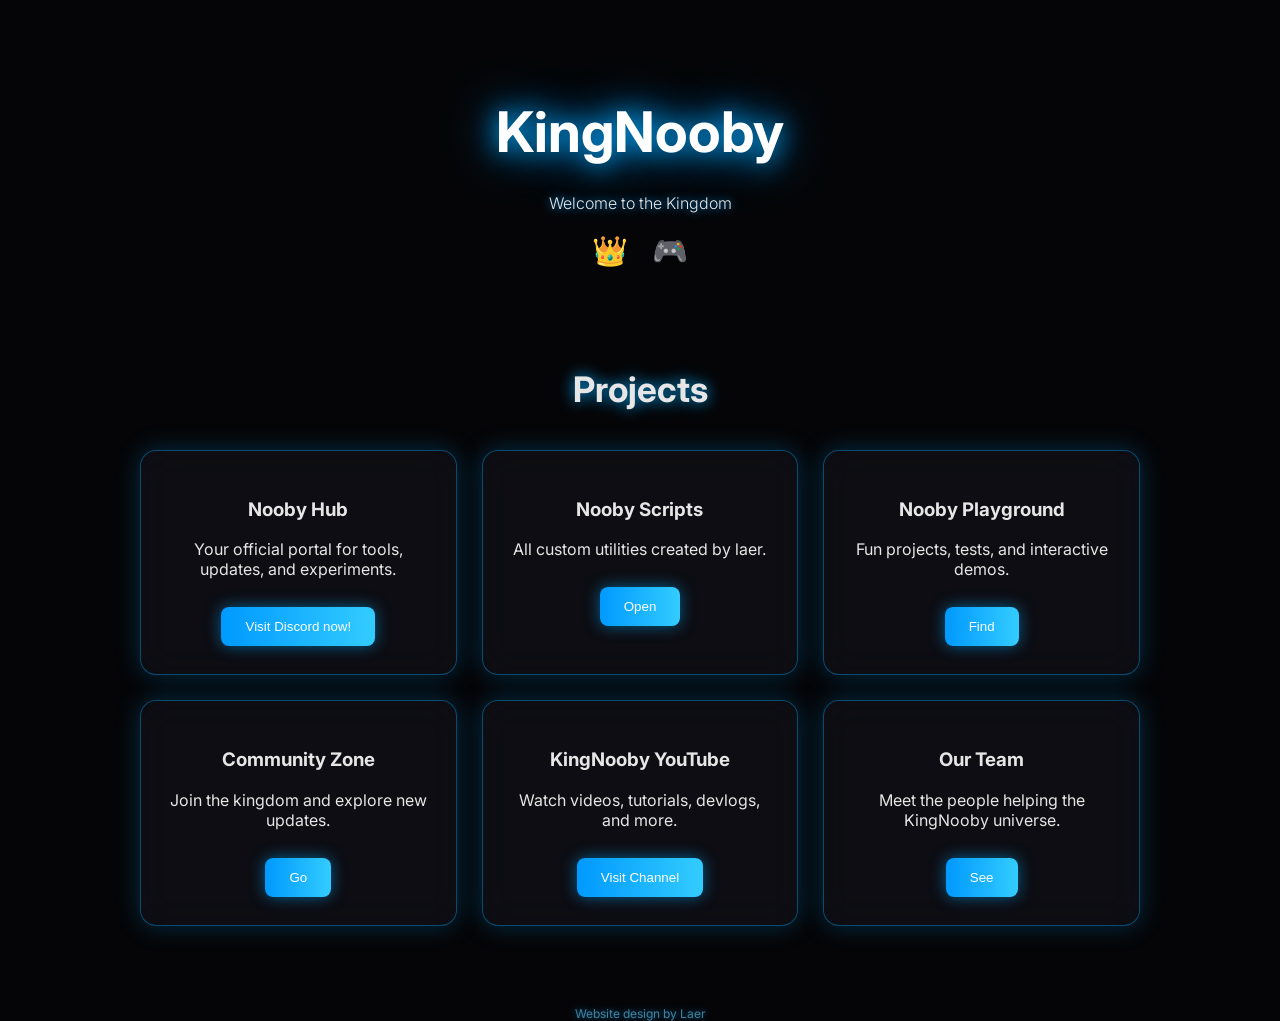
==== index.html @ 862f2f07 "Add files via upload" ====
<!DOCTYPE html>
<html lang="en">
<head>
    <meta charset="UTF-8">
    <meta name="viewport" content="width=device-width, initial-scale=1.0">
    <title>KingNooby</title>
    <link rel="stylesheet" href="style.css">
</head>
<body>

    <header>
        <h1 class="title">KingNooby</h1>
        <p class="tagline">Welcome to the Kingdom</p>

        <div class="icons">
            <span class="icon">👑</span>
            <span class="icon">🎮</span>
        </div>
    </header>

    <section class="products">
        <h2>Projects</h2>

        <div class="grid">

            <!-- CARD 1 -->
            <div class="card" onclick="'page1.html'">
                <h3>Nooby Hub</h3>
                <p>Your official portal for tools, updates, and experiments.</p>
<button>Visit Discord now! </button>
            </div>

            <!-- CARD 2 -->
            <div class="card" onclick="'page2.html'">
                <h3>Nooby Scripts</h3>
                <p>All custom utilities created by laer.</p>
                <button>Open</button>
            </div>

            <!-- CARD 3 -->
            <div class="card" onclick="'page3.html'">
                <h3>Nooby Playground</h3>
                <p>Fun projects, tests, and interactive demos.</p>
<button>Find</button>
            </div>

            <!-- CARD 4 -->
            <div class="card" onclick="'page4.html'">
                <h3>Community Zone</h3>
                <p>Join the kingdom and explore new updates.</p>
<button>Go</button>
            </div>

            <!-- CARD 5 — NEW -->
            <div class="card" onclick="'page5.html'">
                <h3>KingNooby YouTube</h3>
                <p>Watch videos, tutorials, devlogs, and more.</p>
                <button>Visit Channel</button>
            </div>

            <!-- CARD 6 — NEW -->
            <div class="card" onclick="'page6.html'">
                <h3>Our Team</h3>
                <p>Meet the people helping the KingNooby universe.</p>
<button>See</button>
            </div>

        </div>
    </section>

    <script src="script.js"></script>
</body>
</html>
<footer style="
    margin-top: 60px;
    text-align: center;
    opacity: 0.6;
    color: #66d9ff;
    font-size: 0.75rem;
    text-shadow: 0 0 6px #0099ff;
">
    Website design by Laer
</footer>
---- style.css ----
/* GLOBAL */
@import url('https://fonts.googleapis.com/css2?family=Inter:wght@300;500;700&display=swap');

body {
    margin: 0;
    font-family: 'Inter', sans-serif;
    background: #050507;
    color: #e6e6e6;
    text-align: center;

    /* PAGE FADE-IN */
    opacity: 0;
    animation: fadeInPage 0.6s ease forwards;
}

@keyframes fadeInPage {
    from { opacity: 0; transform: translateY(10px); }
    to { opacity: 1; transform: translateY(0); }
}

/* TEXT FADE-IN */
h1, h2, h3, p, button {
    opacity: 0;
    animation: fadeInText 0.8s ease forwards;
    animation-delay: 0.2s;
}

@keyframes fadeInText {
    from { opacity: 0; transform: translateY(12px); }
    to { opacity: 1; transform: translateY(0); }
}

/* FADE-OUT CLASS */
.fade-out {
    opacity: 0;
    transition: opacity 0.4s ease;
}

/* HEADER */
header {
    padding: 60px 20px;
}

.title {
    font-size: 3.5rem;
    font-weight: 700;
    color: #fff;
    text-shadow: 
        0 0 25px #00aaff,
        0 0 50px #0099ff;
}

.tagline {
    margin-top: -10px;
    font-weight: 300;
    opacity: 0.85;
    text-shadow: 0 0 10px #0099ff;
}

.icons {
    margin-top: 20px;
}

.icon {
    font-size: 1.8rem;
    margin: 0 10px;
    color: #bbb;
    transition: 0.2s;
}

.icon:hover {
    color: #fff;
    text-shadow: 0 0 15px #00aaff;
}

/* PRODUCTS */
.products {
    margin-top: 40px;
}

.products h2 {
    font-size: 2.2rem;
    margin-bottom: 20px;
    text-shadow: 0 0 15px #00aaff;
}

.grid {
    display: grid;
    gap: 25px;
    padding: 20px;
    max-width: 1000px;
    margin: auto;
    grid-template-columns: repeat(auto-fit, minmax(260px, 1fr));
}

/* CARD — BLUE NEON MODE */
.card {
    background: rgba(20, 20, 30, 0.55);
    backdrop-filter: blur(18px);
    padding: 28px;
    border-radius: 16px;
    border: 1px solid rgba(0, 170, 255, 0.4);
    transition: 0.35s ease;
    position: relative;
    overflow: hidden;
    transform-style: preserve-3d;
    cursor: pointer;
    box-shadow: 0 0 25px rgba(0, 170, 255, 0.25);
}

/* BLUE NEON AURA */
.card::before {
    content: "";
    position: absolute;
    inset: -4px;
    border-radius: inherit;
    background: linear-gradient(
        120deg,
        #0099ff,
        #00aaff,
        #33ccff,
        #0099ff
    );
    filter: blur(40px);
    opacity: 0;
    transition: 0.45s ease;
    z-index: -1;
}

/* BLUE GLOW PULSE */
@keyframes pulseGlow {
    0% { box-shadow: 0 0 25px #00aaff55; }
    50% { box-shadow: 0 0 55px #33ccffaa; }
    100% { box-shadow: 0 0 25px #00aaff55; }
}

/* HOVER EFFECTS */
.card:hover {
    transform: translateY(-12px) scale(1.04);
    border-color: #33ccff;
    animation: pulseGlow 1.6s infinite ease-in-out;
    box-shadow:
        0 0 35px #33ccffaa,
        0 0 75px #00aaff88,
        0 0 120px #0099ff55;
}

.card:hover::before {
    opacity: 1;
}

/* BUTTON — BLUE NEON */
button {
    margin-top: 12px;
    padding: 12px 24px;
    background: linear-gradient(90deg, #0099ff, #33ccff);
    border: none;
    border-radius: 8px;
    color: white;
    cursor: pointer;
    transition: 0.25s ease;
    box-shadow: 0 0 15px #00aaff88;
}

button:hover {
    background: linear-gradient(90deg, #33ccff, #66d9ff);
    box-shadow: 0 0 25px #33ccffaa;
}
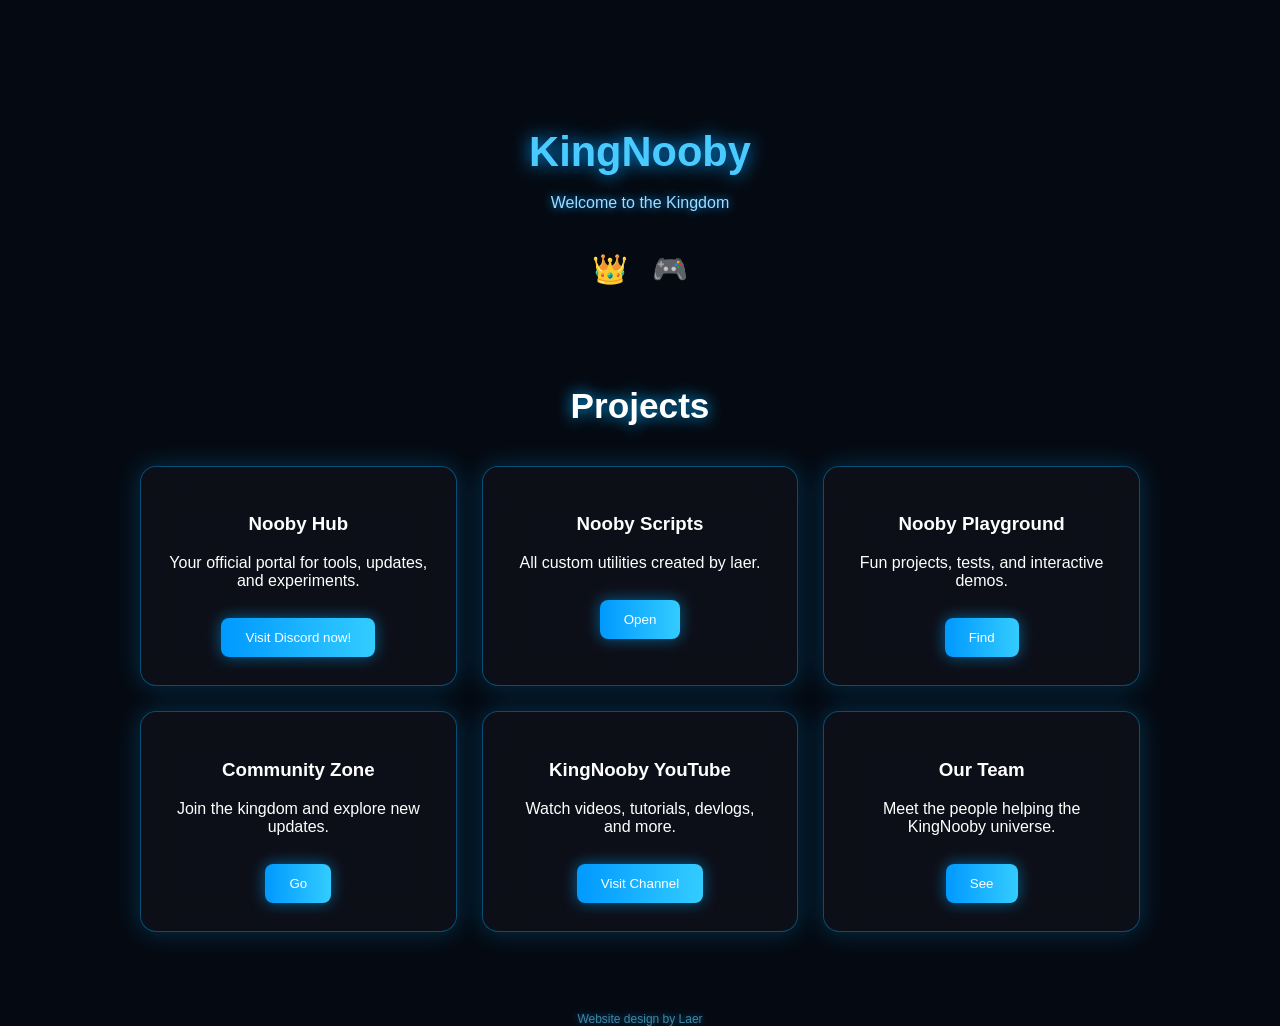
==== commit d5da6d44: "Update index.html" ====
--- a/index.html
+++ b/index.html
@@ -5,6 +5,8 @@
     <meta name="viewport" content="width=device-width, initial-scale=1.0">
     <title>KingNooby</title>
     <link rel="stylesheet" href="style.css">
+    <link rel="icon" href="Copilot_20260404_170513.png">
+
 </head>
 <body>
 
@@ -82,4 +84,3 @@
     Website design by Laer
 </footer>
 
-
--- a/style.css
+++ b/style.css
@@ -167,3 +167,170 @@
     box-shadow: 0 0 25px #33ccffaa;
 }
 
+/* GENERAL PAGE STYLE */
+body {
+    background: #050a12;
+    color: white;
+    font-family: "Segoe UI", sans-serif;
+    text-align: center;
+    margin: 0;
+    padding: 0;
+}
+
+header {
+    margin-top: 40px;
+}
+
+.title {
+    font-size: 2.6rem;
+    color: #4acbff;
+    text-shadow: 0 0 18px #009dff;
+}
+
+.tagline {
+    opacity: 0.75;
+    margin-bottom: 40px;
+    color: #9fdcff;
+}
+
+/* GRID: ALWAYS 3 PER ROW */
+.scripts-container {
+    max-width: 1100px;
+    margin: 40px auto;
+    display: grid;
+    grid-template-columns: repeat(3, 1fr);
+    gap: 28px;
+}
+
+/* BEAUTIFUL NEON SQUARES */
+.script-card {
+    background: rgba(10, 25, 45, 0.55);
+    padding: 22px;
+    border-radius: 14px;
+    border: 1px solid rgba(80, 150, 255, 0.45);
+    box-shadow: 0 0 25px rgba(0, 170, 255, 0.25);
+    backdrop-filter: blur(12px);
+    transition: 0.25s ease;
+    height: 230px;
+    display: flex;
+    flex-direction: column;
+    justify-content: space-between;
+}
+
+.script-card:hover {
+    transform: translateY(-8px) scale(1.03);
+    box-shadow: 0 0 45px #00aaffaa;
+    border-color: #4acbff;
+}
+
+/* INSTALL BUTTON */
+.install-btn {
+    padding: 10px 18px;
+    background: linear-gradient(90deg, #0099ff, #33ccff);
+    border: none;
+    border-radius: 10px;
+    color: white;
+    font-size: 1rem;
+    cursor: pointer;
+    transition: 0.25s ease;
+    text-decoration: none;
+    display: inline-block;
+    box-shadow: 0 0 20px #00aaff88;
+}
+
+.install-btn:hover {
+    background: linear-gradient(90deg, #33ccff, #66d9ff);
+    box-shadow: 0 0 35px #33ccffaa;
+    transform: translateY(-3px);
+}
+
+/* BACK BUTTON */
+.back-btn {
+    margin-top: 40px;
+    padding: 12px 22px;
+    background: #0d1622;
+    border: 1px solid #0099ff;
+    border-radius: 10px;
+    color: #66d9ff;
+    cursor: pointer;
+    transition: 0.25s ease;
+}
+
+.back-btn:hover {
+    background: #0b121c;
+    box-shadow: 0 0 20px #0099ff88;
+    transform: translateY(-3px);
+}
+
+/* FOOTER */
+footer {
+    margin-top: 60px;
+    text-align: center;
+    opacity: 0.6;
+    color: #66d9ff;
+    font-size: 0.75rem;
+    text-shadow: 0 0 6px #0099ff;
+}
+
+.info-box {
+    margin: 0 auto 30px auto;
+    max-width: 600px;
+    padding: 14px 20px;
+    background: rgba(10, 25, 45, 0.55);
+    border: 1px solid rgba(80, 150, 255, 0.45);
+    border-radius: 12px;
+    backdrop-filter: blur(10px);
+    color: #9fdcff;
+    font-size: 1rem;
+    text-shadow: 0 0 8px #0077cc;
+    box-shadow: 0 0 20px rgba(0, 150, 255, 0.25);
+}
+
+.discord-box {
+    margin: 60px auto;
+    max-width: 600px;
+    padding: 30px;
+    background: rgba(10, 25, 45, 0.55);
+    border: 1px solid rgba(80, 150, 255, 0.45);
+    border-radius: 16px;
+    backdrop-filter: blur(14px);
+    text-align: center;
+    box-shadow: 0 0 30px rgba(0, 150, 255, 0.25);
+}
+
+.discord-btn {
+    display: inline-block;
+    padding: 16px 28px;
+    background: linear-gradient(90deg, #0099ff, #33ccff);
+    color: white;
+    font-size: 1.2rem;
+    border-radius: 12px;
+    text-decoration: none;
+    box-shadow: 0 0 25px #00aaff88;
+    transition: 0.25s ease;
+}
+
+.discord-btn:hover {
+    background: linear-gradient(90deg, #33ccff, #66d9ff);
+    box-shadow: 0 0 40px #33ccffaa;
+    transform: translateY(-4px);
+}
+
+.discord-link {
+    font-size: 1.1rem;
+    color: #b8e7ff;
+    margin-top: 20px;
+}
+
+.discord-link a {
+    color: #4acbff;
+    text-decoration: underline;
+    font-weight: 600;
+    transition: 0.2s ease;
+}
+
+.discord-link a:hover {
+    color: #66d9ff;
+    text-shadow: 0 0 8px #33ccff;
+}
+
